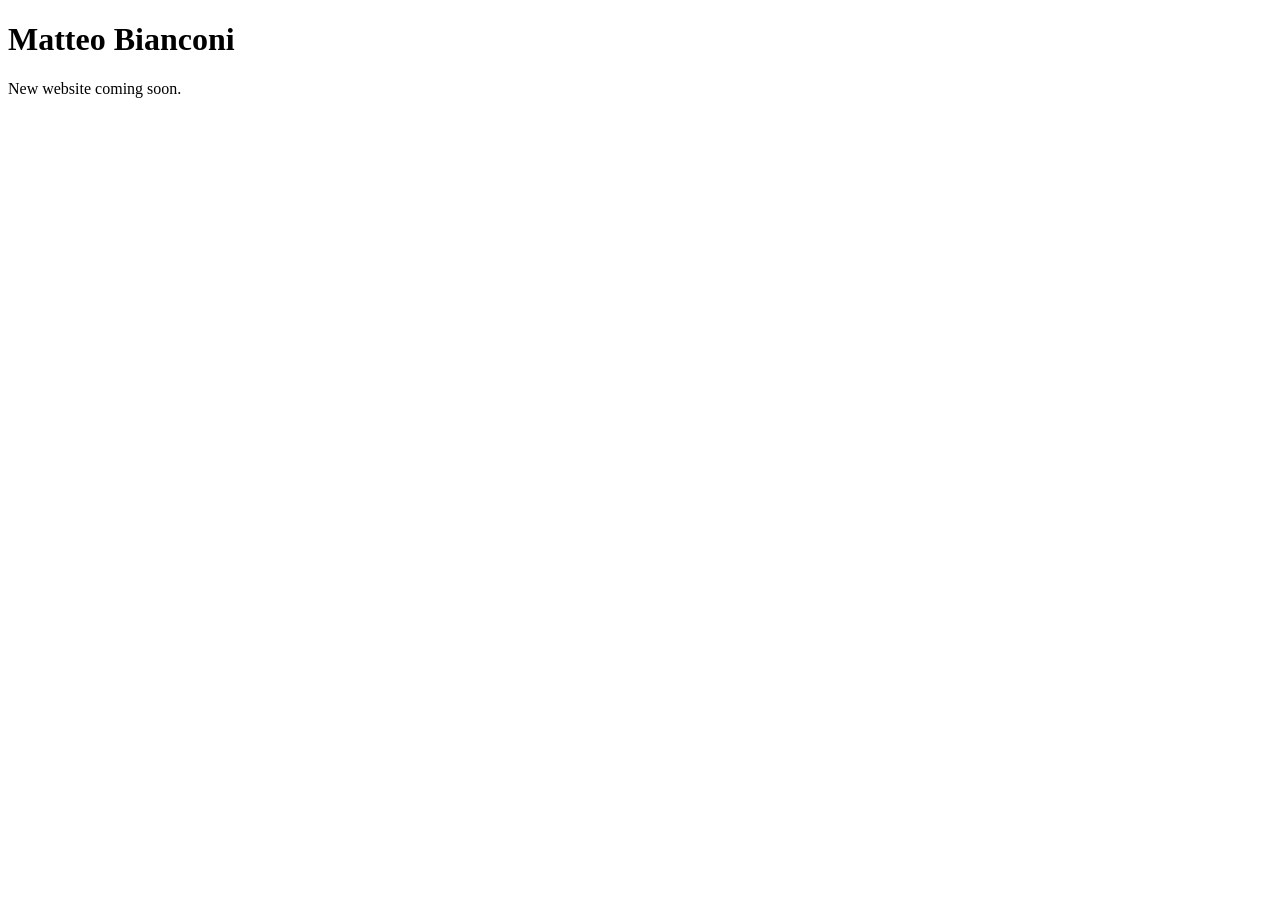
==== index.html @ 84e3fba5 "Create index.html" ====
<!doctype html>
<html lang="en">
<head>
  <meta charset="utf-8">
  <meta name="viewport" content="width=device-width, initial-scale=1">
  <title>Matteo Bianconi</title>
</head>
<body>
  <h1>Matteo Bianconi</h1>
  <p>New website coming soon.</p>
</body>
</html>
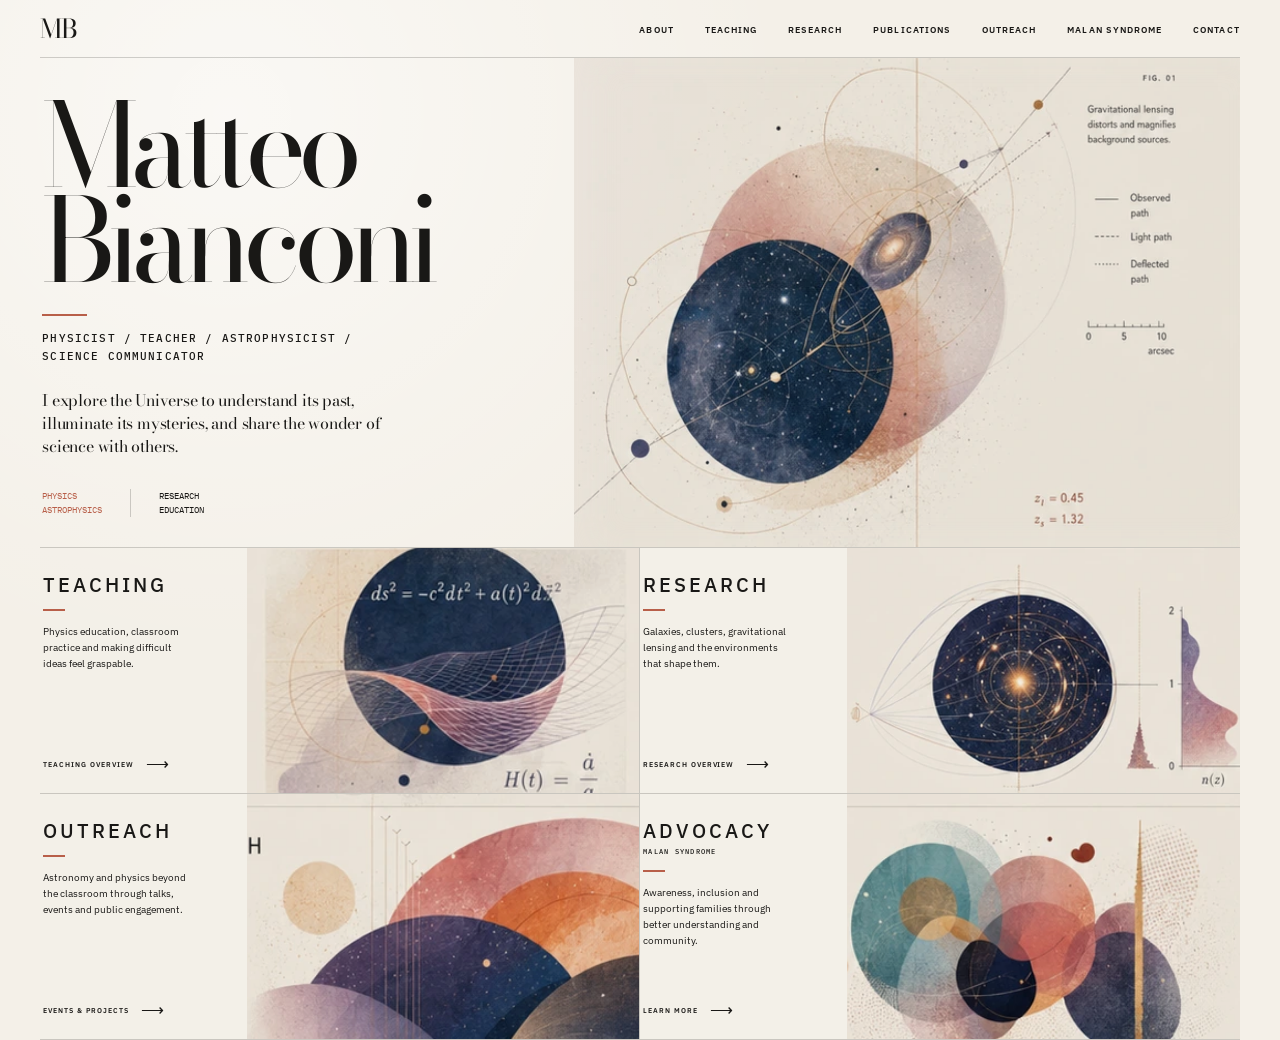
==== commit 362586d6: "Add files via upload" ====
--- a/index.html
+++ b/index.html
@@ -1,12 +1,388 @@
 <!doctype html>
 <html lang="en">
 <head>
-  <meta charset="utf-8">
-  <meta name="viewport" content="width=device-width, initial-scale=1">
-  <title>Matteo Bianconi</title>
+<meta charset="utf-8">
+<meta name="viewport" content="width=device-width, initial-scale=1">
+<meta name="description" content="Matteo Bianconi — physics, teaching, astrophysics and science communication.">
+<title>Matteo Bianconi</title>
+
+<!--
+  V3: built directly against the approved mock-up.
+  The display font is Bodoni Moda; the compact labels use IBM Plex Sans/Mono.
+  If Google Fonts is blocked, the CSS falls back to Didot/Bodoni 72 on macOS.
+-->
+<link rel="preconnect" href="https://fonts.googleapis.com">
+<link rel="preconnect" href="https://fonts.gstatic.com" crossorigin>
+<link href="https://fonts.googleapis.com/css2?family=Bodoni+Moda:opsz,wght@6..96,400&family=IBM+Plex+Mono:wght@400;500&family=IBM+Plex+Sans:wght@400;500;600&display=swap" rel="stylesheet">
+
+<style>
+:root {
+  --paper:#f4f0e8;
+  --ink:#191816;
+  --soft:#5c5852;
+  --rule:rgba(34,30,26,.20);
+  --terracotta:#b85f49;
+  --display:"Bodoni Moda", Didot, "Bodoni 72", "Bodoni MT", serif;
+  --sans:"IBM Plex Sans","Avenir Next",Avenir,Helvetica,Arial,sans-serif;
+  --mono:"IBM Plex Mono","SFMono-Regular",Menlo,monospace;
+}
+
+*{box-sizing:border-box}
+html,body{margin:0;background:var(--paper);color:var(--ink)}
+body{
+  font-family:var(--sans);
+  -webkit-font-smoothing:antialiased;
+  text-rendering:optimizeLegibility;
+}
+a{color:inherit;text-decoration:none}
+img{display:block;width:100%;height:100%;object-fit:cover}
+button{font:inherit}
+
+.page{
+  width:100%;
+  min-height:100vh;
+  background:
+    radial-gradient(circle at 18% 11%,rgba(255,255,255,.56),transparent 35rem),
+    var(--paper);
+}
+
+/* --- top bar: deliberately thin, like the mock-up --- */
+.topbar{
+  height:58px;
+  margin:0 3.15vw;
+  border-bottom:1px solid var(--rule);
+  display:grid;
+  grid-template-columns:1fr auto;
+  align-items:center;
+}
+.logo{
+  font-family:var(--display);
+  font-size:26px;
+  line-height:1;
+  letter-spacing:-.065em;
+}
+.nav{
+  display:flex;
+  align-items:center;
+  gap:clamp(18px,2.4vw,34px);
+}
+.nav a{
+  font-size:9px;
+  font-weight:600;
+  letter-spacing:.12em;
+  text-transform:uppercase;
+  white-space:nowrap;
+  padding:22px 0 20px;
+}
+.nav a:hover{color:var(--terracotta)}
+.menu{display:none;border:0;background:none;text-transform:uppercase;font-size:9px;font-weight:600;letter-spacing:.12em}
+
+/* --- hero --- */
+.hero{
+  height:490px;
+  margin:0 3.15vw;
+  display:grid;
+  grid-template-columns:44.5% 55.5%;
+  border-bottom:1px solid var(--rule);
+}
+.hero-copy{
+  padding:39px 34px 30px 2px;
+  display:flex;
+  flex-direction:column;
+  justify-content:flex-start;
+}
+h1{
+  margin:0;
+  font-family:var(--display);
+  font-weight:400;
+  font-size:clamp(80px,9.55vw,116px);
+  line-height:.82;
+  letter-spacing:-.07em;
+}
+.accent-rule{
+  width:45px;
+  height:1.5px;
+  margin:27px 0 14px;
+  background:var(--terracotta);
+}
+.roles{
+  margin:0;
+  max-width:390px;
+  font-family:var(--mono);
+  font-size:11px;
+  font-weight:500;
+  line-height:1.62;
+  letter-spacing:.105em;
+  text-transform:uppercase;
+}
+.intro{
+  margin:24px 0 0;
+  max-width:350px;
+  font-family:var(--display);
+  font-size:16px;
+  line-height:1.42;
+  letter-spacing:-.014em;
+}
+.hero-meta{
+  margin-top:auto;
+  display:flex;
+  gap:28px;
+  align-items:flex-end;
+  font-family:var(--mono);
+  font-size:9px;
+  line-height:1.55;
+}
+.hero-meta .warm{color:var(--terracotta)}
+.hero-meta .divider{width:1px;height:28px;background:var(--rule)}
+
+.hero-art{
+  overflow:hidden;
+  position:relative;
+  margin:0;
+}
+.hero-art img{
+  object-position:center;
+  mix-blend-mode:multiply;
+  filter:saturate(.98) contrast(.98);
+}
+.hero-art::after{
+  content:"";
+  position:absolute;inset:0;
+  box-shadow:inset 18px 0 30px rgba(244,240,232,.17);
+  pointer-events:none;
+}
+
+/* --- exact 2 x 2 block underneath; page ends after this --- */
+.sections{
+  margin:0 3.15vw;
+  display:grid;
+  grid-template-columns:1fr 1fr;
+}
+.section-card{
+  height:246px;
+  display:grid;
+  grid-template-columns:34.5% 65.5%;
+  border-bottom:1px solid var(--rule);
+  overflow:hidden;
+  position:relative;
+}
+.section-card:nth-child(odd){border-right:1px solid var(--rule)}
+
+.copy{
+  padding:27px 17px 21px 3px;
+  display:flex;
+  flex-direction:column;
+  align-items:flex-start;
+  background:rgba(244,240,232,.62);
+  position:relative;
+  z-index:2;
+}
+.copy h2{
+  margin:0;
+  font-size:20px;
+  line-height:1;
+  font-weight:500;
+  letter-spacing:.15em;
+  text-transform:uppercase;
+}
+.copy .sub{
+  margin-top:6px;
+  font-family:var(--mono);
+  font-size:7px;
+  font-weight:500;
+  letter-spacing:.18em;
+  text-transform:uppercase;
+}
+.mini-rule{
+  width:22px;
+  height:1.5px;
+  margin:14px 0 13px;
+  background:var(--terracotta);
+}
+.copy p{
+  margin:0;
+  max-width:150px;
+  font-size:10px;
+  line-height:1.6;
+}
+.linkline{
+  margin-top:auto;
+  font-size:7.4px;
+  font-weight:600;
+  letter-spacing:.13em;
+  text-transform:uppercase;
+  display:flex;
+  gap:12px;
+  align-items:center;
+}
+.linkline .arrow{
+  font-family:var(--sans);
+  font-size:16px;
+  font-weight:400;
+  line-height:1;
+  transform:translateY(-1px);
+}
+.section-card:hover .linkline{color:var(--terracotta)}
+
+.art{
+  height:100%;
+  overflow:hidden;
+  position:relative;
+  background:var(--paper);
+}
+.art img{
+  object-position:center;
+  mix-blend-mode:multiply;
+  transition:transform .35s ease;
+}
+.section-card:hover .art img{transform:scale(1.015)}
+
+.teaching .art img{object-position:51% 50%}
+.research .art img{object-position:53% 50%}
+.outreach .art img{object-position:51% 50%}
+.advocacy .art img{object-position:52% 50%}
+
+/* The mock-up has no footer after these four blocks. */
+.end-space{height:0}
+
+/* --- responsive; desktop composition remains intact until tablet --- */
+@media (max-width:920px){
+  .nav{display:none}
+  .menu{display:block}
+  .topbar{grid-template-columns:1fr auto}
+  .nav.open{
+    display:flex;
+    position:absolute;
+    z-index:20;
+    top:58px;left:0;right:0;
+    flex-direction:column;
+    align-items:flex-start;
+    gap:0;
+    padding:12px 3.15vw 18px;
+    background:rgba(244,240,232,.98);
+    border-bottom:1px solid var(--rule);
+  }
+  .nav.open a{padding:9px 0}
+  .hero{
+    height:auto;
+    grid-template-columns:1fr;
+  }
+  .hero-copy{min-height:445px;padding-top:46px}
+  h1{font-size:clamp(76px,15vw,112px)}
+  .hero-art{height:430px}
+  .sections{grid-template-columns:1fr}
+  .section-card{height:270px;border-right:0!important}
+}
+
+@media (max-width:560px){
+  .topbar,.hero,.sections{margin-left:18px;margin-right:18px}
+  .topbar{height:54px}
+  .nav.open{top:54px;padding-left:18px;padding-right:18px}
+  .hero-copy{min-height:420px;padding:42px 0 26px}
+  h1{font-size:clamp(68px,20vw,94px);line-height:.84}
+  .roles{font-size:9px;max-width:325px}
+  .intro{font-size:15px;max-width:315px}
+  .hero-art{height:330px}
+  .section-card{
+    height:auto;
+    min-height:440px;
+    grid-template-columns:1fr;
+    grid-template-rows:185px 255px;
+  }
+  .copy{padding:27px 0 20px}
+  .copy p{max-width:245px}
+  .art{grid-row:2}
+}
+</style>
 </head>
+
 <body>
-  <h1>Matteo Bianconi</h1>
-  <p>New website coming soon.</p>
+<div class="page">
+  <header class="topbar">
+    <a class="logo" href="#top" aria-label="Home">MB</a>
+    <button class="menu" type="button" aria-expanded="false" aria-controls="nav">Menu</button>
+    <nav class="nav" id="nav" aria-label="Primary navigation">
+      <a href="#about">About</a>
+      <a href="#teaching">Teaching</a>
+      <a href="#research">Research</a>
+      <a href="#publications">Publications</a>
+      <a href="#outreach">Outreach</a>
+      <a href="#advocacy">Malan syndrome</a>
+      <a href="mailto:matteo@matteobianconi.com">Contact</a>
+    </nav>
+  </header>
+
+  <main id="top">
+    <section class="hero" id="about">
+      <div class="hero-copy">
+        <h1>Matteo<br>Bianconi</h1>
+        <div class="accent-rule"></div>
+        <p class="roles">Physicist / Teacher / Astrophysicist /<br>Science communicator</p>
+        <p class="intro">I explore the Universe to understand its past, illuminate its mysteries, and share the wonder of science with others.</p>
+        <div class="hero-meta" aria-hidden="true">
+          <div class="warm">PHYSICS<br>ASTROPHYSICS</div>
+          <div class="divider"></div>
+          <div>RESEARCH<br>EDUCATION</div>
+        </div>
+      </div>
+      <figure class="hero-art" aria-label="Abstract cosmology illustration">
+        <img src="[data-uri]" alt="Abstract cosmology artwork with layered circles, galaxy imagery and gravitational lensing annotations">
+      </figure>
+    </section>
+
+    <section class="sections" aria-label="Main sections">
+      <a class="section-card teaching" id="teaching" href="#teaching">
+        <div class="copy">
+          <h2>Teaching</h2>
+          <div class="mini-rule"></div>
+          <p>Physics education, classroom practice and making difficult ideas feel graspable.</p>
+          <div class="linkline">Teaching overview <span class="arrow">⟶</span></div>
+        </div>
+        <div class="art"><img src="[data-uri]" alt=""></div>
+      </a>
+
+      <a class="section-card research" id="research" href="#research">
+        <div class="copy">
+          <h2>Research</h2>
+          <div class="mini-rule"></div>
+          <p>Galaxies, clusters, gravitational lensing and the environments that shape them.</p>
+          <div class="linkline">Research overview <span class="arrow">⟶</span></div>
+        </div>
+        <div class="art"><img src="[data-uri]" alt=""></div>
+      </a>
+
+      <a class="section-card outreach" id="outreach" href="#outreach">
+        <div class="copy">
+          <h2>Outreach</h2>
+          <div class="mini-rule"></div>
+          <p>Astronomy and physics beyond the classroom through talks, events and public engagement.</p>
+          <div class="linkline">Events &amp; projects <span class="arrow">⟶</span></div>
+        </div>
+        <div class="art"><img src="[data-uri]" alt=""></div>
+      </a>
+
+      <a class="section-card advocacy" id="advocacy" href="#advocacy">
+        <div class="copy">
+          <h2>Advocacy</h2>
+          <div class="sub">Malan syndrome</div>
+          <div class="mini-rule"></div>
+          <p>Awareness, inclusion and supporting families through better understanding and community.</p>
+          <div class="linkline">Learn more <span class="arrow">⟶</span></div>
+        </div>
+        <div class="art"><img src="[data-uri]" alt=""></div>
+      </a>
+    </section>
+  </main>
+</div>
+
+<script>
+const button=document.querySelector('.menu');
+const nav=document.querySelector('.nav');
+button.addEventListener('click',()=>{
+  const next=button.getAttribute('aria-expanded')!=='true';
+  button.setAttribute('aria-expanded',String(next));
+  nav.classList.toggle('open',next);
+});
+</script>
 </body>
 </html>
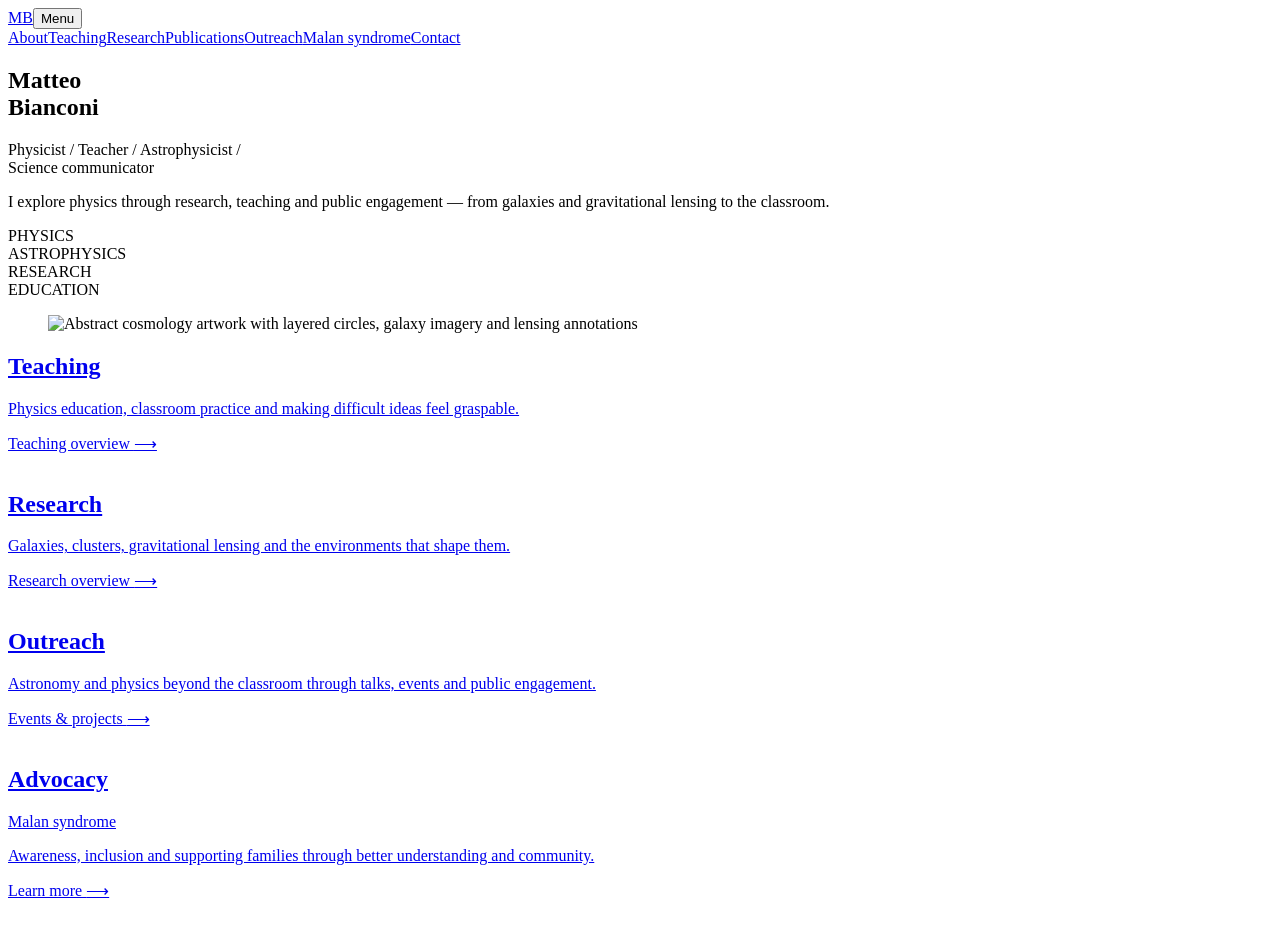
==== commit 67289af4: "Add files via upload" ====
--- a/index.html
+++ b/index.html
@@ -1,388 +1,6 @@
-<!doctype html>
-<html lang="en">
-<head>
-<meta charset="utf-8">
-<meta name="viewport" content="width=device-width, initial-scale=1">
-<meta name="description" content="Matteo Bianconi — physics, teaching, astrophysics and science communication.">
-<title>Matteo Bianconi</title>
-
-<!--
-  V3: built directly against the approved mock-up.
-  The display font is Bodoni Moda; the compact labels use IBM Plex Sans/Mono.
-  If Google Fonts is blocked, the CSS falls back to Didot/Bodoni 72 on macOS.
--->
-<link rel="preconnect" href="https://fonts.googleapis.com">
-<link rel="preconnect" href="https://fonts.gstatic.com" crossorigin>
-<link href="https://fonts.googleapis.com/css2?family=Bodoni+Moda:opsz,wght@6..96,400&family=IBM+Plex+Mono:wght@400;500&family=IBM+Plex+Sans:wght@400;500;600&display=swap" rel="stylesheet">
-
-<style>
-:root {
-  --paper:#f4f0e8;
-  --ink:#191816;
-  --soft:#5c5852;
-  --rule:rgba(34,30,26,.20);
-  --terracotta:#b85f49;
-  --display:"Bodoni Moda", Didot, "Bodoni 72", "Bodoni MT", serif;
-  --sans:"IBM Plex Sans","Avenir Next",Avenir,Helvetica,Arial,sans-serif;
-  --mono:"IBM Plex Mono","SFMono-Regular",Menlo,monospace;
-}
-
-*{box-sizing:border-box}
-html,body{margin:0;background:var(--paper);color:var(--ink)}
-body{
-  font-family:var(--sans);
-  -webkit-font-smoothing:antialiased;
-  text-rendering:optimizeLegibility;
-}
-a{color:inherit;text-decoration:none}
-img{display:block;width:100%;height:100%;object-fit:cover}
-button{font:inherit}
-
-.page{
-  width:100%;
-  min-height:100vh;
-  background:
-    radial-gradient(circle at 18% 11%,rgba(255,255,255,.56),transparent 35rem),
-    var(--paper);
-}
-
-/* --- top bar: deliberately thin, like the mock-up --- */
-.topbar{
-  height:58px;
-  margin:0 3.15vw;
-  border-bottom:1px solid var(--rule);
-  display:grid;
-  grid-template-columns:1fr auto;
-  align-items:center;
-}
-.logo{
-  font-family:var(--display);
-  font-size:26px;
-  line-height:1;
-  letter-spacing:-.065em;
-}
-.nav{
-  display:flex;
-  align-items:center;
-  gap:clamp(18px,2.4vw,34px);
-}
-.nav a{
-  font-size:9px;
-  font-weight:600;
-  letter-spacing:.12em;
-  text-transform:uppercase;
-  white-space:nowrap;
-  padding:22px 0 20px;
-}
-.nav a:hover{color:var(--terracotta)}
-.menu{display:none;border:0;background:none;text-transform:uppercase;font-size:9px;font-weight:600;letter-spacing:.12em}
-
-/* --- hero --- */
-.hero{
-  height:490px;
-  margin:0 3.15vw;
-  display:grid;
-  grid-template-columns:44.5% 55.5%;
-  border-bottom:1px solid var(--rule);
-}
-.hero-copy{
-  padding:39px 34px 30px 2px;
-  display:flex;
-  flex-direction:column;
-  justify-content:flex-start;
-}
-h1{
-  margin:0;
-  font-family:var(--display);
-  font-weight:400;
-  font-size:clamp(80px,9.55vw,116px);
-  line-height:.82;
-  letter-spacing:-.07em;
-}
-.accent-rule{
-  width:45px;
-  height:1.5px;
-  margin:27px 0 14px;
-  background:var(--terracotta);
-}
-.roles{
-  margin:0;
-  max-width:390px;
-  font-family:var(--mono);
-  font-size:11px;
-  font-weight:500;
-  line-height:1.62;
-  letter-spacing:.105em;
-  text-transform:uppercase;
-}
-.intro{
-  margin:24px 0 0;
-  max-width:350px;
-  font-family:var(--display);
-  font-size:16px;
-  line-height:1.42;
-  letter-spacing:-.014em;
-}
-.hero-meta{
-  margin-top:auto;
-  display:flex;
-  gap:28px;
-  align-items:flex-end;
-  font-family:var(--mono);
-  font-size:9px;
-  line-height:1.55;
-}
-.hero-meta .warm{color:var(--terracotta)}
-.hero-meta .divider{width:1px;height:28px;background:var(--rule)}
-
-.hero-art{
-  overflow:hidden;
-  position:relative;
-  margin:0;
-}
-.hero-art img{
-  object-position:center;
-  mix-blend-mode:multiply;
-  filter:saturate(.98) contrast(.98);
-}
-.hero-art::after{
-  content:"";
-  position:absolute;inset:0;
-  box-shadow:inset 18px 0 30px rgba(244,240,232,.17);
-  pointer-events:none;
-}
-
-/* --- exact 2 x 2 block underneath; page ends after this --- */
-.sections{
-  margin:0 3.15vw;
-  display:grid;
-  grid-template-columns:1fr 1fr;
-}
-.section-card{
-  height:246px;
-  display:grid;
-  grid-template-columns:34.5% 65.5%;
-  border-bottom:1px solid var(--rule);
-  overflow:hidden;
-  position:relative;
-}
-.section-card:nth-child(odd){border-right:1px solid var(--rule)}
-
-.copy{
-  padding:27px 17px 21px 3px;
-  display:flex;
-  flex-direction:column;
-  align-items:flex-start;
-  background:rgba(244,240,232,.62);
-  position:relative;
-  z-index:2;
-}
-.copy h2{
-  margin:0;
-  font-size:20px;
-  line-height:1;
-  font-weight:500;
-  letter-spacing:.15em;
-  text-transform:uppercase;
-}
-.copy .sub{
-  margin-top:6px;
-  font-family:var(--mono);
-  font-size:7px;
-  font-weight:500;
-  letter-spacing:.18em;
-  text-transform:uppercase;
-}
-.mini-rule{
-  width:22px;
-  height:1.5px;
-  margin:14px 0 13px;
-  background:var(--terracotta);
-}
-.copy p{
-  margin:0;
-  max-width:150px;
-  font-size:10px;
-  line-height:1.6;
-}
-.linkline{
-  margin-top:auto;
-  font-size:7.4px;
-  font-weight:600;
-  letter-spacing:.13em;
-  text-transform:uppercase;
-  display:flex;
-  gap:12px;
-  align-items:center;
-}
-.linkline .arrow{
-  font-family:var(--sans);
-  font-size:16px;
-  font-weight:400;
-  line-height:1;
-  transform:translateY(-1px);
-}
-.section-card:hover .linkline{color:var(--terracotta)}
-
-.art{
-  height:100%;
-  overflow:hidden;
-  position:relative;
-  background:var(--paper);
-}
-.art img{
-  object-position:center;
-  mix-blend-mode:multiply;
-  transition:transform .35s ease;
-}
-.section-card:hover .art img{transform:scale(1.015)}
-
-.teaching .art img{object-position:51% 50%}
-.research .art img{object-position:53% 50%}
-.outreach .art img{object-position:51% 50%}
-.advocacy .art img{object-position:52% 50%}
-
-/* The mock-up has no footer after these four blocks. */
-.end-space{height:0}
-
-/* --- responsive; desktop composition remains intact until tablet --- */
-@media (max-width:920px){
-  .nav{display:none}
-  .menu{display:block}
-  .topbar{grid-template-columns:1fr auto}
-  .nav.open{
-    display:flex;
-    position:absolute;
-    z-index:20;
-    top:58px;left:0;right:0;
-    flex-direction:column;
-    align-items:flex-start;
-    gap:0;
-    padding:12px 3.15vw 18px;
-    background:rgba(244,240,232,.98);
-    border-bottom:1px solid var(--rule);
-  }
-  .nav.open a{padding:9px 0}
-  .hero{
-    height:auto;
-    grid-template-columns:1fr;
-  }
-  .hero-copy{min-height:445px;padding-top:46px}
-  h1{font-size:clamp(76px,15vw,112px)}
-  .hero-art{height:430px}
-  .sections{grid-template-columns:1fr}
-  .section-card{height:270px;border-right:0!important}
-}
-
-@media (max-width:560px){
-  .topbar,.hero,.sections{margin-left:18px;margin-right:18px}
-  .topbar{height:54px}
-  .nav.open{top:54px;padding-left:18px;padding-right:18px}
-  .hero-copy{min-height:420px;padding:42px 0 26px}
-  h1{font-size:clamp(68px,20vw,94px);line-height:.84}
-  .roles{font-size:9px;max-width:325px}
-  .intro{font-size:15px;max-width:315px}
-  .hero-art{height:330px}
-  .section-card{
-    height:auto;
-    min-height:440px;
-    grid-template-columns:1fr;
-    grid-template-rows:185px 255px;
-  }
-  .copy{padding:27px 0 20px}
-  .copy p{max-width:245px}
-  .art{grid-row:2}
-}
-</style>
-</head>
-
-<body>
-<div class="page">
-  <header class="topbar">
-    <a class="logo" href="#top" aria-label="Home">MB</a>
-    <button class="menu" type="button" aria-expanded="false" aria-controls="nav">Menu</button>
-    <nav class="nav" id="nav" aria-label="Primary navigation">
-      <a href="#about">About</a>
-      <a href="#teaching">Teaching</a>
-      <a href="#research">Research</a>
-      <a href="#publications">Publications</a>
-      <a href="#outreach">Outreach</a>
-      <a href="#advocacy">Malan syndrome</a>
-      <a href="mailto:matteo@matteobianconi.com">Contact</a>
-    </nav>
-  </header>
-
-  <main id="top">
-    <section class="hero" id="about">
-      <div class="hero-copy">
-        <h1>Matteo<br>Bianconi</h1>
-        <div class="accent-rule"></div>
-        <p class="roles">Physicist / Teacher / Astrophysicist /<br>Science communicator</p>
-        <p class="intro">I explore the Universe to understand its past, illuminate its mysteries, and share the wonder of science with others.</p>
-        <div class="hero-meta" aria-hidden="true">
-          <div class="warm">PHYSICS<br>ASTROPHYSICS</div>
-          <div class="divider"></div>
-          <div>RESEARCH<br>EDUCATION</div>
-        </div>
-      </div>
-      <figure class="hero-art" aria-label="Abstract cosmology illustration">
-        <img src="[data-uri]" alt="Abstract cosmology artwork with layered circles, galaxy imagery and gravitational lensing annotations">
-      </figure>
-    </section>
-
-    <section class="sections" aria-label="Main sections">
-      <a class="section-card teaching" id="teaching" href="#teaching">
-        <div class="copy">
-          <h2>Teaching</h2>
-          <div class="mini-rule"></div>
-          <p>Physics education, classroom practice and making difficult ideas feel graspable.</p>
-          <div class="linkline">Teaching overview <span class="arrow">⟶</span></div>
-        </div>
-        <div class="art"><img src="[data-uri]" alt=""></div>
-      </a>
-
-      <a class="section-card research" id="research" href="#research">
-        <div class="copy">
-          <h2>Research</h2>
-          <div class="mini-rule"></div>
-          <p>Galaxies, clusters, gravitational lensing and the environments that shape them.</p>
-          <div class="linkline">Research overview <span class="arrow">⟶</span></div>
-        </div>
-        <div class="art"><img src="[data-uri]" alt=""></div>
-      </a>
-
-      <a class="section-card outreach" id="outreach" href="#outreach">
-        <div class="copy">
-          <h2>Outreach</h2>
-          <div class="mini-rule"></div>
-          <p>Astronomy and physics beyond the classroom through talks, events and public engagement.</p>
-          <div class="linkline">Events &amp; projects <span class="arrow">⟶</span></div>
-        </div>
-        <div class="art"><img src="[data-uri]" alt=""></div>
-      </a>
-
-      <a class="section-card advocacy" id="advocacy" href="#advocacy">
-        <div class="copy">
-          <h2>Advocacy</h2>
-          <div class="sub">Malan syndrome</div>
-          <div class="mini-rule"></div>
-          <p>Awareness, inclusion and supporting families through better understanding and community.</p>
-          <div class="linkline">Learn more <span class="arrow">⟶</span></div>
-        </div>
-        <div class="art"><img src="[data-uri]" alt=""></div>
-      </a>
-    </section>
-  </main>
-</div>
-
-<script>
-const button=document.querySelector('.menu');
-const nav=document.querySelector('.nav');
-button.addEventListener('click',()=>{
-  const next=button.getAttribute('aria-expanded')!=='true';
-  button.setAttribute('aria-expanded',String(next));
-  nav.classList.toggle('open',next);
-});
-</script>
-</body>
-</html>
+<!doctype html><html lang="en"><head><meta charset="utf-8"><meta name="viewport" content="width=device-width,initial-scale=1"><meta name="description" content="Matteo Bianconi — physicist, teacher, astrophysicist and science communicator."><title>Matteo Bianconi</title><link rel="icon" href="assets/favicon.svg" type="image/svg+xml"><link rel="preconnect" href="https://fonts.googleapis.com"><link rel="preconnect" href="https://fonts.gstatic.com" crossorigin><link href="https://fonts.googleapis.com/css2?family=Bodoni+Moda:opsz,wght@6..96,400&family=IBM+Plex+Mono:wght@400;500&family=IBM+Plex+Sans:wght@400;500;600&display=swap" rel="stylesheet"><link rel="stylesheet" href="assets/style.css"></head><body><div class="wrap"><header class="topbar"><a class="logo" href="index.html" aria-label="Matteo Bianconi home">MB</a><button class="menu" type="button" aria-expanded="false" aria-controls="nav">Menu</button><nav class="nav" id="nav" aria-label="Primary navigation"><a href="about.html" class="">About</a><a href="teaching.html" class="">Teaching</a><a href="research.html" class="">Research</a><a href="publications.html" class="">Publications</a><a href="outreach.html" class="">Outreach</a><a href="advocacy.html" class="">Malan syndrome</a><a href="contact.html" class="">Contact</a></nav></header><main><section class="hero"><div class="hero-copy"><h1>Matteo<br>Bianconi</h1><div class="accent-rule"></div><p class="roles">Physicist / Teacher / Astrophysicist /<br>Science communicator</p><p class="intro">I explore physics through research, teaching and public engagement — from galaxies and gravitational lensing to the classroom.</p><div class="hero-meta" aria-hidden="true"><div class="warm">PHYSICS<br>ASTROPHYSICS</div><div class="divider"></div><div>RESEARCH<br>EDUCATION</div></div></div><figure class="hero-art"><img src="assets/hero.webp" alt="Abstract cosmology artwork with layered circles, galaxy imagery and lensing annotations"></figure></section><section class="sections" aria-label="Main sections">
+<a class="section-card" href="teaching.html"><div class="card-copy"><h2>Teaching</h2><div class="mini-rule"></div><p>Physics education, classroom practice and making difficult ideas feel graspable.</p><div class="linkline">Teaching overview <span class="arrow">⟶</span></div></div><div class="art"><img src="assets/teaching.webp" alt=""></div></a>
+<a class="section-card" href="research.html"><div class="card-copy"><h2>Research</h2><div class="mini-rule"></div><p>Galaxies, clusters, gravitational lensing and the environments that shape them.</p><div class="linkline">Research overview <span class="arrow">⟶</span></div></div><div class="art"><img src="assets/research.webp" alt=""></div></a>
+<a class="section-card" href="outreach.html"><div class="card-copy"><h2>Outreach</h2><div class="mini-rule"></div><p>Astronomy and physics beyond the classroom through talks, events and public engagement.</p><div class="linkline">Events & projects <span class="arrow">⟶</span></div></div><div class="art"><img src="assets/outreach.webp" alt=""></div></a>
+<a class="section-card" href="advocacy.html"><div class="card-copy"><h2>Advocacy</h2><div class="sub">Malan syndrome</div><div class="mini-rule"></div><p>Awareness, inclusion and supporting families through better understanding and community.</p><div class="linkline">Learn more <span class="arrow">⟶</span></div></div><div class="art"><img src="assets/advocacy.webp" alt=""></div></a>
+</section></main></div><script>const b=document.querySelector('.menu'),n=document.querySelector('.nav');if(b&&n){b.addEventListener('click',()=>{const x=b.getAttribute('aria-expanded')!=='true';b.setAttribute('aria-expanded',String(x));n.classList.toggle('open',x)})}</script></body></html>
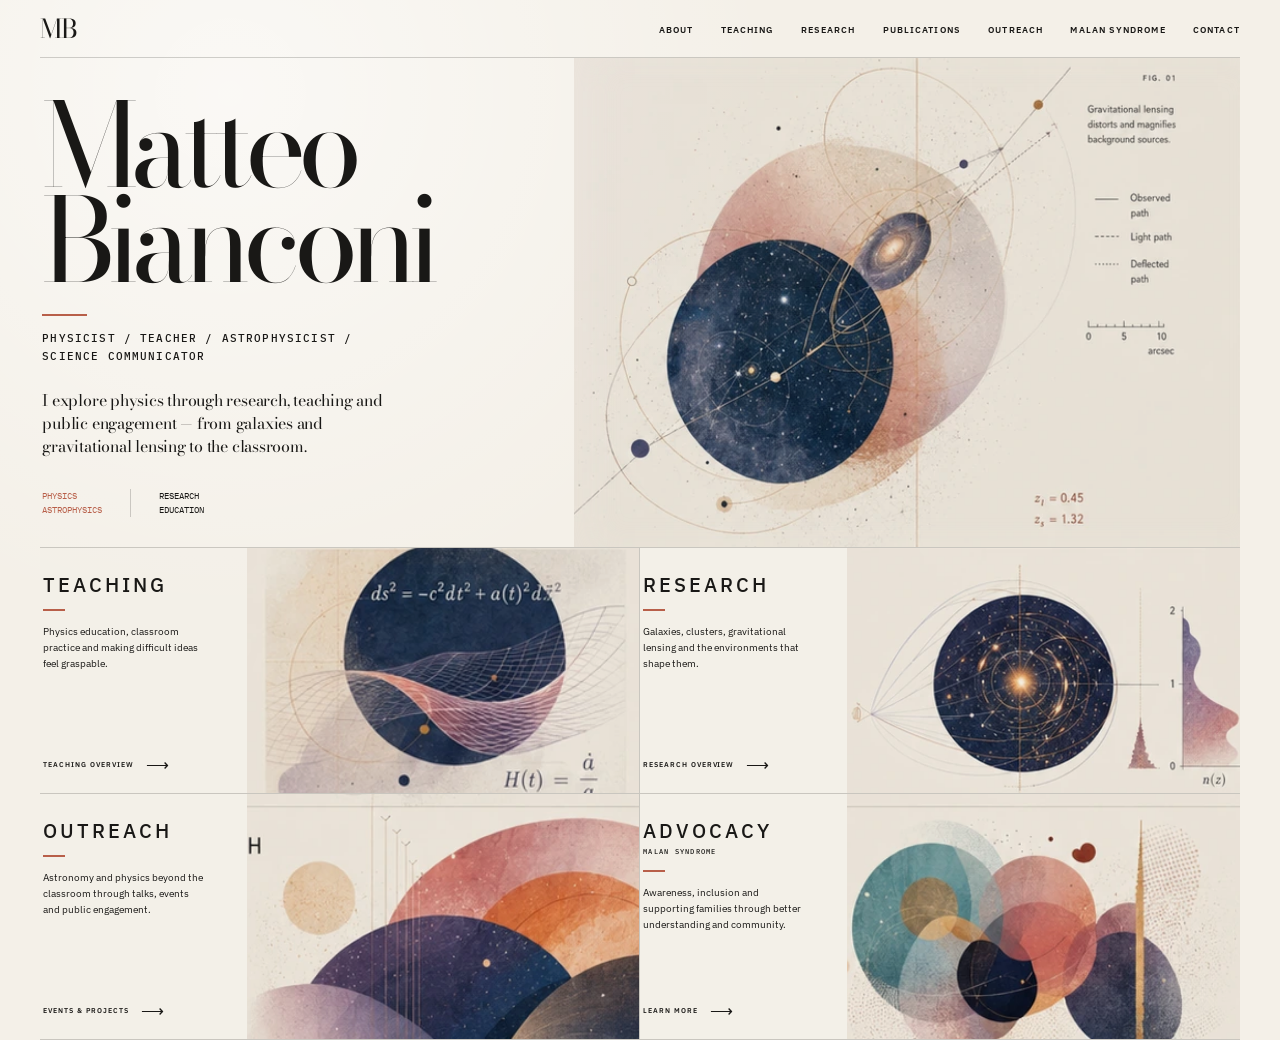
==== commit 40e53f55: "Update index.html" ====
--- a/index.html
+++ b/index.html
@@ -1,6 +1,6 @@
-<!doctype html><html lang="en"><head><meta charset="utf-8"><meta name="viewport" content="width=device-width,initial-scale=1"><meta name="description" content="Matteo Bianconi — physicist, teacher, astrophysicist and science communicator."><title>Matteo Bianconi</title><link rel="icon" href="assets/favicon.svg" type="image/svg+xml"><link rel="preconnect" href="https://fonts.googleapis.com"><link rel="preconnect" href="https://fonts.gstatic.com" crossorigin><link href="https://fonts.googleapis.com/css2?family=Bodoni+Moda:opsz,wght@6..96,400&family=IBM+Plex+Mono:wght@400;500&family=IBM+Plex+Sans:wght@400;500;600&display=swap" rel="stylesheet"><link rel="stylesheet" href="assets/style.css"></head><body><div class="wrap"><header class="topbar"><a class="logo" href="index.html" aria-label="Matteo Bianconi home">MB</a><button class="menu" type="button" aria-expanded="false" aria-controls="nav">Menu</button><nav class="nav" id="nav" aria-label="Primary navigation"><a href="about.html" class="">About</a><a href="teaching.html" class="">Teaching</a><a href="research.html" class="">Research</a><a href="publications.html" class="">Publications</a><a href="outreach.html" class="">Outreach</a><a href="advocacy.html" class="">Malan syndrome</a><a href="contact.html" class="">Contact</a></nav></header><main><section class="hero"><div class="hero-copy"><h1>Matteo<br>Bianconi</h1><div class="accent-rule"></div><p class="roles">Physicist / Teacher / Astrophysicist /<br>Science communicator</p><p class="intro">I explore physics through research, teaching and public engagement — from galaxies and gravitational lensing to the classroom.</p><div class="hero-meta" aria-hidden="true"><div class="warm">PHYSICS<br>ASTROPHYSICS</div><div class="divider"></div><div>RESEARCH<br>EDUCATION</div></div></div><figure class="hero-art"><img src="assets/hero.webp" alt="Abstract cosmology artwork with layered circles, galaxy imagery and lensing annotations"></figure></section><section class="sections" aria-label="Main sections">
+<!doctype html><html lang="en"><head><meta charset="utf-8"><meta name="viewport" content="width=device-width,initial-scale=1"><meta name="description" content="Matteo Bianconi — astrophysicist, teacher and science communicator."><title>Matteo Bianconi</title><link rel="icon" href="assets/favicon.svg" type="image/svg+xml"><link rel="preconnect" href="https://fonts.googleapis.com"><link rel="preconnect" href="https://fonts.gstatic.com" crossorigin><link href="https://fonts.googleapis.com/css2?family=Bodoni+Moda:opsz,wght@6..96,400&family=IBM+Plex+Mono:wght@400;500&family=IBM+Plex+Sans:wght@400;500;600&display=swap" rel="stylesheet"><link rel="stylesheet" href="assets/style.css"></head><body><div class="wrap"><header class="topbar"><a class="logo" href="index.html" aria-label="Matteo Bianconi home">MB</a><button class="menu" type="button" aria-expanded="false" aria-controls="nav">Menu</button><nav class="nav" id="nav" aria-label="Primary navigation"><a href="about.html" class="">About</a><a href="teaching.html" class="">Teaching</a><a href="research.html" class="">Research</a><a href="publications.html" class="">Publications</a><a href="outreach.html" class="">Outreach</a><a href="advocacy.html" class="">Malan syndrome</a><a href="contact.html" class="">Contact</a></nav></header><main><section class="hero"><div class="hero-copy"><h1>Matteo<br>Bianconi</h1><div class="accent-rule"></div><p class="roles">Physicist / Teacher / Astrophysicist /<br>Science communicator</p><p class="intro">I explore physics through research, teaching and public engagement — from galaxies and gravitational lensing to the classroom.</p><div class="hero-meta" aria-hidden="true"><div class="warm">PHYSICS<br>ASTROPHYSICS</div><div class="divider"></div><div>RESEARCH<br>EDUCATION</div></div></div><figure class="hero-art"><img src="assets/hero.webp" alt="Abstract cosmology artwork with layered circles, galaxy imagery and lensing annotations"></figure></section><section class="sections" aria-label="Main sections">
 <a class="section-card" href="teaching.html"><div class="card-copy"><h2>Teaching</h2><div class="mini-rule"></div><p>Physics education, classroom practice and making difficult ideas feel graspable.</p><div class="linkline">Teaching overview <span class="arrow">⟶</span></div></div><div class="art"><img src="assets/teaching.webp" alt=""></div></a>
 <a class="section-card" href="research.html"><div class="card-copy"><h2>Research</h2><div class="mini-rule"></div><p>Galaxies, clusters, gravitational lensing and the environments that shape them.</p><div class="linkline">Research overview <span class="arrow">⟶</span></div></div><div class="art"><img src="assets/research.webp" alt=""></div></a>
 <a class="section-card" href="outreach.html"><div class="card-copy"><h2>Outreach</h2><div class="mini-rule"></div><p>Astronomy and physics beyond the classroom through talks, events and public engagement.</p><div class="linkline">Events & projects <span class="arrow">⟶</span></div></div><div class="art"><img src="assets/outreach.webp" alt=""></div></a>
 <a class="section-card" href="advocacy.html"><div class="card-copy"><h2>Advocacy</h2><div class="sub">Malan syndrome</div><div class="mini-rule"></div><p>Awareness, inclusion and supporting families through better understanding and community.</p><div class="linkline">Learn more <span class="arrow">⟶</span></div></div><div class="art"><img src="assets/advocacy.webp" alt=""></div></a>
-</section></main></div><script>const b=document.querySelector('.menu'),n=document.querySelector('.nav');if(b&&n){b.addEventListener('click',()=>{const x=b.getAttribute('aria-expanded')!=='true';b.setAttribute('aria-expanded',String(x));n.classList.toggle('open',x)})}</script></body></html>+</section></main></div><script>const b=document.querySelector('.menu'),n=document.querySelector('.nav');if(b&&n){b.addEventListener('click',()=>{const x=b.getAttribute('aria-expanded')!=='true';b.setAttribute('aria-expanded',String(x));n.classList.toggle('open',x)})}</script></body></html>
--- a/assets/style.css
+++ b/assets/style.css
@@ -0,0 +1,8 @@
+
+:root{--paper:#f4f0e8;--ink:#191816;--soft:#625d55;--rule:rgba(34,30,26,.20);--red:#b85f49;--blue:#17336d;--display:"Bodoni Moda",Didot,"Bodoni 72","Bodoni MT",serif;--sans:"IBM Plex Sans","Avenir Next",Avenir,Helvetica,Arial,sans-serif;--mono:"IBM Plex Mono","SFMono-Regular",Menlo,monospace}
+*{box-sizing:border-box}html{background:var(--paper);color:var(--ink);scroll-behavior:smooth}body{margin:0;background:radial-gradient(circle at 18% 9%,rgba(255,255,255,.58),transparent 34rem),var(--paper);font-family:var(--sans);-webkit-font-smoothing:antialiased;text-rendering:optimizeLegibility}a{color:inherit;text-decoration:none}img{display:block;max-width:100%}.wrap{width:min(1440px,100%);margin:0 auto}.topbar{height:58px;margin:0 3.15vw;border-bottom:1px solid var(--rule);display:grid;grid-template-columns:1fr auto;align-items:center;position:relative}.logo{font-family:var(--display);font-size:26px;line-height:1;letter-spacing:-.065em}.nav{display:flex;align-items:center;gap:clamp(16px,2.15vw,32px)}.nav a{font-size:9px;font-weight:600;letter-spacing:.12em;text-transform:uppercase;white-space:nowrap;padding:22px 0 20px}.nav a:hover,.nav a.active{color:var(--red)}.menu{display:none;border:0;background:none;text-transform:uppercase;font-size:9px;font-weight:600;letter-spacing:.12em}.hero{height:490px;margin:0 3.15vw;display:grid;grid-template-columns:44.5% 55.5%;border-bottom:1px solid var(--rule)}.hero-copy{padding:39px 34px 30px 2px;display:flex;flex-direction:column}.hero h1,.page-title{margin:0;font-family:var(--display);font-weight:400;letter-spacing:-.07em}.hero h1{font-size:clamp(80px,9.55vw,116px);line-height:.82}.accent-rule,.mini-rule{background:var(--red)}.accent-rule{width:45px;height:1.5px;margin:27px 0 14px}.roles{margin:0;max-width:420px;font-family:var(--mono);font-size:11px;font-weight:500;line-height:1.62;letter-spacing:.105em;text-transform:uppercase}.intro{margin:24px 0 0;max-width:365px;font-family:var(--display);font-size:16px;line-height:1.42;letter-spacing:-.014em}.hero-meta{margin-top:auto;display:flex;gap:28px;align-items:flex-end;font-family:var(--mono);font-size:9px;line-height:1.55}.hero-meta .warm{color:var(--red)}.hero-meta .divider{width:1px;height:28px;background:var(--rule)}.hero-art{overflow:hidden;position:relative;margin:0}.hero-art img{width:100%;height:100%;object-fit:cover;object-position:center;mix-blend-mode:multiply;filter:saturate(.98) contrast(.98)}.hero-art:after{content:"";position:absolute;inset:0;box-shadow:inset 18px 0 30px rgba(244,240,232,.17);pointer-events:none}.sections{margin:0 3.15vw;display:grid;grid-template-columns:1fr 1fr}.section-card{height:246px;display:grid;grid-template-columns:34.5% 65.5%;border-bottom:1px solid var(--rule);overflow:hidden;position:relative}.section-card:nth-child(odd){border-right:1px solid var(--rule)}.card-copy{padding:27px 17px 21px 3px;display:flex;flex-direction:column;background:rgba(244,240,232,.62);position:relative;z-index:2}.card-copy h2{margin:0;font-size:20px;line-height:1;font-weight:500;letter-spacing:.15em;text-transform:uppercase}.card-copy .sub{margin-top:6px;font-family:var(--mono);font-size:7px;font-weight:500;letter-spacing:.18em;text-transform:uppercase}.mini-rule{width:22px;height:1.5px;margin:14px 0 13px}.card-copy p{margin:0;max-width:160px;font-size:10px;line-height:1.6}.linkline{margin-top:auto;font-size:7.4px;font-weight:600;letter-spacing:.13em;text-transform:uppercase;display:flex;gap:12px;align-items:center}.linkline .arrow{font-size:16px;font-weight:400;line-height:1}.section-card:hover .linkline{color:var(--red)}.art{height:100%;overflow:hidden;background:var(--paper)}.art img{width:100%;height:100%;object-fit:cover;mix-blend-mode:multiply;transition:transform .35s ease}.section-card:hover .art img{transform:scale(1.015)}
+/* interior pages */
+.page-head{margin:0 3.15vw;border-bottom:1px solid var(--rule);display:grid;grid-template-columns:58% 42%;min-height:300px}.page-head-copy{padding:54px 34px 38px 2px}.kicker{font-family:var(--mono);font-size:9px;letter-spacing:.16em;text-transform:uppercase;color:var(--red);margin:0 0 20px}.page-title{font-size:clamp(66px,8vw,108px);line-height:.86}.deck{font-family:var(--display);font-size:clamp(18px,1.8vw,25px);line-height:1.38;max-width:650px;margin:30px 0 0}.page-head-art{overflow:hidden}.page-head-art img{width:100%;height:100%;object-fit:cover;mix-blend-mode:multiply}.content{margin:0 3.15vw}.content-grid{display:grid;grid-template-columns:31% 69%}.side-label{border-right:1px solid var(--rule);padding:38px 40px 38px 2px;font-family:var(--mono);font-size:9px;line-height:1.65;letter-spacing:.12em;text-transform:uppercase;color:var(--soft)}.main-copy{padding:38px 0 58px 5.5vw;max-width:960px}.main-copy h2{font-family:var(--display);font-weight:400;font-size:clamp(34px,4vw,58px);line-height:1.02;letter-spacing:-.045em;margin:0 0 22px}.main-copy h3{font-size:13px;line-height:1.2;letter-spacing:.12em;text-transform:uppercase;margin:34px 0 12px}.main-copy p,.main-copy li{font-size:15px;line-height:1.72}.main-copy p{max-width:760px;margin:0 0 18px}.main-copy ul{max-width:760px;margin:14px 0 22px;padding-left:20px}.main-copy a.textlink{border-bottom:1px solid var(--red)}.rule-section{border-bottom:1px solid var(--rule)}.feature-grid{display:grid;grid-template-columns:repeat(2,minmax(0,1fr));border-top:1px solid var(--rule)}.feature{padding:32px 34px 38px 0;border-bottom:1px solid var(--rule)}.feature:nth-child(odd){border-right:1px solid var(--rule);padding-right:40px}.feature:nth-child(even){padding-left:40px}.feature-no{font-family:var(--mono);font-size:9px;letter-spacing:.12em;color:var(--red)}.feature h3{font-family:var(--display);font-size:32px;font-weight:400;letter-spacing:-.035em;text-transform:none;margin:12px 0}.feature p{font-size:13px;line-height:1.65;margin:0}.feature .paper-link{display:inline-block;margin-top:16px;font-family:var(--mono);font-size:8px;letter-spacing:.12em;text-transform:uppercase;border-bottom:1px solid var(--red);padding-bottom:3px}.timeline{border-top:1px solid var(--rule)}.timeline-row{display:grid;grid-template-columns:150px 1fr;border-bottom:1px solid var(--rule);padding:18px 0}.timeline-year{font-family:var(--mono);font-size:10px;color:var(--red)}.timeline-row strong{font-weight:500}.timeline-row p{margin:4px 0 0;font-size:13px}.publication{display:grid;grid-template-columns:90px 1fr auto;gap:24px;padding:22px 0;border-bottom:1px solid var(--rule);align-items:start}.publication .year{font-family:var(--mono);font-size:10px;color:var(--red)}.publication h3{font-family:var(--display);font-size:23px;line-height:1.22;font-weight:400;letter-spacing:-.025em;text-transform:none;margin:0 0 6px}.publication p{font-size:11px;line-height:1.5;margin:0;color:var(--soft)}.publication a{font-family:var(--mono);font-size:8px;letter-spacing:.12em;text-transform:uppercase;border-bottom:1px solid var(--red);padding-bottom:3px;white-space:nowrap}.buttons{display:flex;flex-wrap:wrap;gap:10px;margin:24px 0}.button{display:inline-block;border:1px solid var(--ink);padding:10px 14px;font-size:9px;font-weight:600;letter-spacing:.12em;text-transform:uppercase}.button:hover{background:var(--ink);color:var(--paper)}.note-block{border-left:2px solid var(--red);padding:4px 0 4px 22px;margin:28px 0}.note-block p{font-family:var(--display);font-size:22px;line-height:1.38;margin:0}.footer{margin:0 3.15vw;padding:28px 0 42px;border-top:1px solid var(--rule);display:flex;justify-content:space-between;gap:30px;font-family:var(--mono);font-size:8px;letter-spacing:.1em;text-transform:uppercase;color:var(--soft)}.footer-links{display:flex;flex-wrap:wrap;gap:18px}.footer a:hover{color:var(--red)}
+@media(max-width:920px){.nav{display:none}.menu{display:block}.nav.open{display:flex;position:absolute;z-index:20;top:58px;left:-3.15vw;right:-3.15vw;flex-direction:column;align-items:flex-start;gap:0;padding:12px 3.15vw 18px;background:rgba(244,240,232,.98);border-bottom:1px solid var(--rule)}.nav.open a{padding:9px 0}.hero{height:auto;grid-template-columns:1fr}.hero-copy{min-height:445px;padding-top:46px}.hero h1{font-size:clamp(76px,15vw,112px)}.hero-art{height:430px}.sections{grid-template-columns:1fr}.section-card{height:270px;border-right:0!important}.page-head{grid-template-columns:1fr;min-height:0}.page-head-art{height:260px}.content-grid{grid-template-columns:1fr}.side-label{border-right:0;border-bottom:1px solid var(--rule);padding:24px 0}.main-copy{padding:34px 0 50px}.feature-grid{grid-template-columns:1fr}.feature:nth-child(odd){border-right:0;padding-right:0}.feature:nth-child(even){padding-left:0}.publication{grid-template-columns:70px 1fr}.publication>a{grid-column:2}.footer{flex-direction:column}}
+@media(max-width:560px){.topbar,.hero,.sections,.page-head,.content,.footer{margin-left:18px;margin-right:18px}.topbar{height:54px}.nav.open{top:54px;left:-18px;right:-18px;padding-left:18px;padding-right:18px}.hero-copy{min-height:420px;padding:42px 0 26px}.hero h1{font-size:clamp(68px,20vw,94px);line-height:.84}.roles{font-size:9px}.intro{font-size:15px}.hero-art{height:330px}.section-card{height:auto;min-height:440px;grid-template-columns:1fr;grid-template-rows:185px 255px}.card-copy{padding:27px 0 20px}.card-copy p{max-width:245px}.art{grid-row:2}.page-head-copy{padding:42px 0 34px}.page-title{font-size:clamp(58px,17vw,82px)}.deck{font-size:19px}.timeline-row{grid-template-columns:1fr;gap:6px}.publication{grid-template-columns:1fr;gap:7px}.publication>a{grid-column:1}.footer{padding-bottom:26px}}
+@media(prefers-reduced-motion:reduce){*{scroll-behavior:auto!important;transition:none!important}}
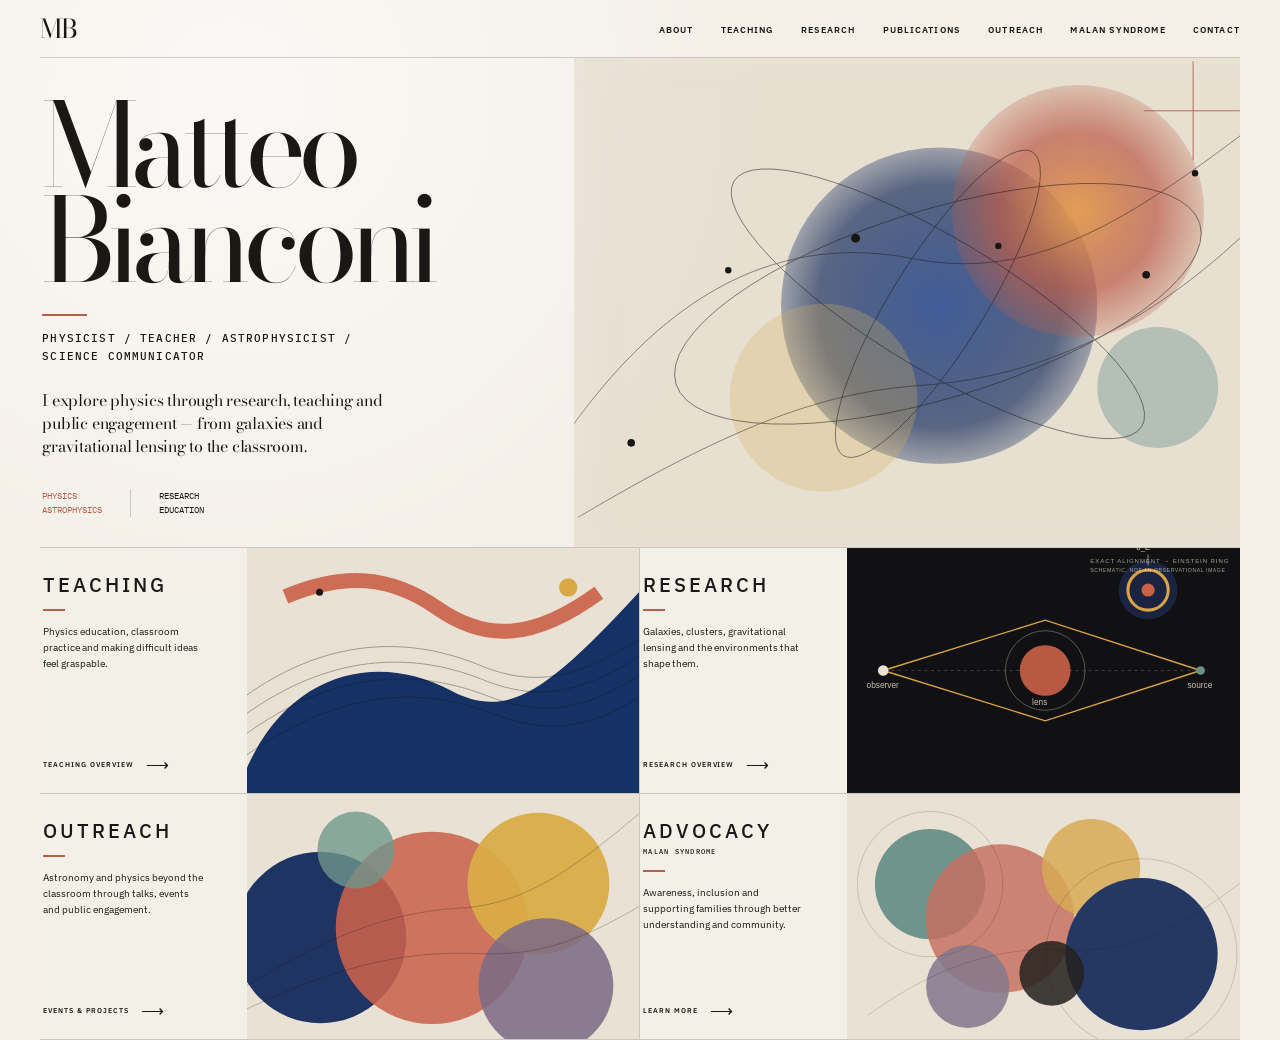
==== commit 39725d6b: "Add files via upload" ====
--- a/index.html
+++ b/index.html
@@ -1,6 +1,6 @@
-<!doctype html><html lang="en"><head><meta charset="utf-8"><meta name="viewport" content="width=device-width,initial-scale=1"><meta name="description" content="Matteo Bianconi — astrophysicist, teacher and science communicator."><title>Matteo Bianconi</title><link rel="icon" href="assets/favicon.svg" type="image/svg+xml"><link rel="preconnect" href="https://fonts.googleapis.com"><link rel="preconnect" href="https://fonts.gstatic.com" crossorigin><link href="https://fonts.googleapis.com/css2?family=Bodoni+Moda:opsz,wght@6..96,400&family=IBM+Plex+Mono:wght@400;500&family=IBM+Plex+Sans:wght@400;500;600&display=swap" rel="stylesheet"><link rel="stylesheet" href="assets/style.css"></head><body><div class="wrap"><header class="topbar"><a class="logo" href="index.html" aria-label="Matteo Bianconi home">MB</a><button class="menu" type="button" aria-expanded="false" aria-controls="nav">Menu</button><nav class="nav" id="nav" aria-label="Primary navigation"><a href="about.html" class="">About</a><a href="teaching.html" class="">Teaching</a><a href="research.html" class="">Research</a><a href="publications.html" class="">Publications</a><a href="outreach.html" class="">Outreach</a><a href="advocacy.html" class="">Malan syndrome</a><a href="contact.html" class="">Contact</a></nav></header><main><section class="hero"><div class="hero-copy"><h1>Matteo<br>Bianconi</h1><div class="accent-rule"></div><p class="roles">Physicist / Teacher / Astrophysicist /<br>Science communicator</p><p class="intro">I explore physics through research, teaching and public engagement — from galaxies and gravitational lensing to the classroom.</p><div class="hero-meta" aria-hidden="true"><div class="warm">PHYSICS<br>ASTROPHYSICS</div><div class="divider"></div><div>RESEARCH<br>EDUCATION</div></div></div><figure class="hero-art"><img src="assets/hero.webp" alt="Abstract cosmology artwork with layered circles, galaxy imagery and lensing annotations"></figure></section><section class="sections" aria-label="Main sections">
-<a class="section-card" href="teaching.html"><div class="card-copy"><h2>Teaching</h2><div class="mini-rule"></div><p>Physics education, classroom practice and making difficult ideas feel graspable.</p><div class="linkline">Teaching overview <span class="arrow">⟶</span></div></div><div class="art"><img src="assets/teaching.webp" alt=""></div></a>
-<a class="section-card" href="research.html"><div class="card-copy"><h2>Research</h2><div class="mini-rule"></div><p>Galaxies, clusters, gravitational lensing and the environments that shape them.</p><div class="linkline">Research overview <span class="arrow">⟶</span></div></div><div class="art"><img src="assets/research.webp" alt=""></div></a>
-<a class="section-card" href="outreach.html"><div class="card-copy"><h2>Outreach</h2><div class="mini-rule"></div><p>Astronomy and physics beyond the classroom through talks, events and public engagement.</p><div class="linkline">Events & projects <span class="arrow">⟶</span></div></div><div class="art"><img src="assets/outreach.webp" alt=""></div></a>
-<a class="section-card" href="advocacy.html"><div class="card-copy"><h2>Advocacy</h2><div class="sub">Malan syndrome</div><div class="mini-rule"></div><p>Awareness, inclusion and supporting families through better understanding and community.</p><div class="linkline">Learn more <span class="arrow">⟶</span></div></div><div class="art"><img src="assets/advocacy.webp" alt=""></div></a>
-</section></main></div><script>const b=document.querySelector('.menu'),n=document.querySelector('.nav');if(b&&n){b.addEventListener('click',()=>{const x=b.getAttribute('aria-expanded')!=='true';b.setAttribute('aria-expanded',String(x));n.classList.toggle('open',x)})}</script></body></html>
+<!doctype html><html lang="en"><head><meta charset="utf-8"><meta name="viewport" content="width=device-width,initial-scale=1"><meta name="description" content="Matteo Bianconi — physicist, teacher, astrophysicist and science communicator."><title>Matteo Bianconi</title><link rel="icon" href="assets/favicon.svg" type="image/svg+xml"><link rel="preconnect" href="https://fonts.googleapis.com"><link rel="preconnect" href="https://fonts.gstatic.com" crossorigin><link href="https://fonts.googleapis.com/css2?family=Bodoni+Moda:opsz,wght@6..96,400&family=IBM+Plex+Mono:wght@400;500&family=IBM+Plex+Sans:wght@400;500;600&display=swap" rel="stylesheet"><link rel="stylesheet" href="assets/style.css"></head><body><div class="wrap"><header class="topbar"><a class="logo" href="index.html" aria-label="Matteo Bianconi home">MB</a><button class="menu" type="button" aria-expanded="false" aria-controls="nav">Menu</button><nav class="nav" id="nav" aria-label="Primary navigation"><a href="about.html" class="">About</a><a href="teaching.html" class="">Teaching</a><a href="research.html" class="">Research</a><a href="publications.html" class="">Publications</a><a href="outreach.html" class="">Outreach</a><a href="advocacy.html" class="">Malan syndrome</a><a href="contact.html" class="">Contact</a></nav></header><main><section class="hero"><div class="hero-copy"><h1>Matteo<br>Bianconi</h1><div class="accent-rule"></div><p class="roles">Physicist / Teacher / Astrophysicist /<br>Science communicator</p><p class="intro">I explore physics through research, teaching and public engagement — from galaxies and gravitational lensing to the classroom.</p><div class="hero-meta" aria-hidden="true"><div class="warm">PHYSICS<br>ASTROPHYSICS</div><div class="divider"></div><div>RESEARCH<br>EDUCATION</div></div></div><figure class="hero-art"><img src="assets/hero.svg" alt="Abstract geometric artwork inspired by physics, with layered colour fields, curves and points"></figure></section><section class="sections" aria-label="Main sections">
+<a class="section-card" href="teaching.html"><div class="card-copy"><h2>Teaching</h2><div class="mini-rule"></div><p>Physics education, classroom practice and making difficult ideas feel graspable.</p><div class="linkline">Teaching overview <span class="arrow">⟶</span></div></div><div class="art"><img src="assets/teaching.svg" alt=""></div></a>
+<a class="section-card" href="research.html"><div class="card-copy"><h2>Research</h2><div class="mini-rule"></div><p>Galaxies, clusters, gravitational lensing and the environments that shape them.</p><div class="linkline">Research overview <span class="arrow">⟶</span></div></div><div class="art"><img src="assets/research.svg" alt=""></div></a>
+<a class="section-card" href="outreach.html"><div class="card-copy"><h2>Outreach</h2><div class="mini-rule"></div><p>Astronomy and physics beyond the classroom through talks, events and public engagement.</p><div class="linkline">Events & projects <span class="arrow">⟶</span></div></div><div class="art"><img src="assets/outreach.svg" alt=""></div></a>
+<a class="section-card" href="advocacy.html"><div class="card-copy"><h2>Advocacy</h2><div class="sub">Malan syndrome</div><div class="mini-rule"></div><p>Awareness, inclusion and supporting families through better understanding and community.</p><div class="linkline">Learn more <span class="arrow">⟶</span></div></div><div class="art"><img src="assets/advocacy.svg" alt=""></div></a>
+</section></main></div><script>const b=document.querySelector('.menu'),n=document.querySelector('.nav');if(b&&n){b.addEventListener('click',()=>{const x=b.getAttribute('aria-expanded')!=='true';b.setAttribute('aria-expanded',String(x));n.classList.toggle('open',x)})}</script></body></html>
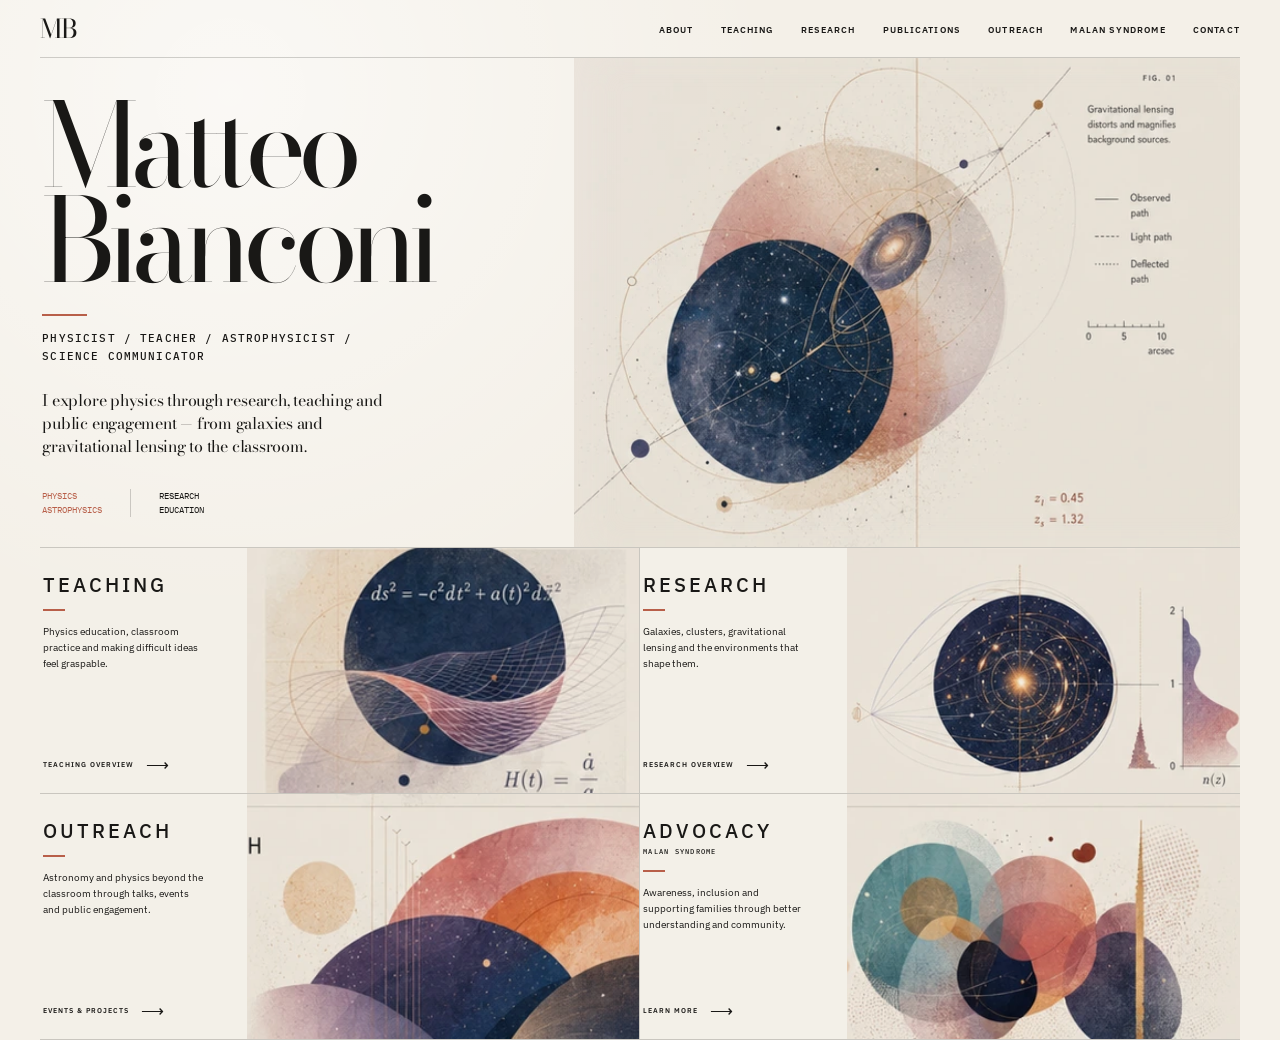
==== commit 427bce16: "Add files via upload" ====
--- a/index.html
+++ b/index.html
@@ -1,6 +1,6 @@
-<!doctype html><html lang="en"><head><meta charset="utf-8"><meta name="viewport" content="width=device-width,initial-scale=1"><meta name="description" content="Matteo Bianconi — physicist, teacher, astrophysicist and science communicator."><title>Matteo Bianconi</title><link rel="icon" href="assets/favicon.svg" type="image/svg+xml"><link rel="preconnect" href="https://fonts.googleapis.com"><link rel="preconnect" href="https://fonts.gstatic.com" crossorigin><link href="https://fonts.googleapis.com/css2?family=Bodoni+Moda:opsz,wght@6..96,400&family=IBM+Plex+Mono:wght@400;500&family=IBM+Plex+Sans:wght@400;500;600&display=swap" rel="stylesheet"><link rel="stylesheet" href="assets/style.css"></head><body><div class="wrap"><header class="topbar"><a class="logo" href="index.html" aria-label="Matteo Bianconi home">MB</a><button class="menu" type="button" aria-expanded="false" aria-controls="nav">Menu</button><nav class="nav" id="nav" aria-label="Primary navigation"><a href="about.html" class="">About</a><a href="teaching.html" class="">Teaching</a><a href="research.html" class="">Research</a><a href="publications.html" class="">Publications</a><a href="outreach.html" class="">Outreach</a><a href="advocacy.html" class="">Malan syndrome</a><a href="contact.html" class="">Contact</a></nav></header><main><section class="hero"><div class="hero-copy"><h1>Matteo<br>Bianconi</h1><div class="accent-rule"></div><p class="roles">Physicist / Teacher / Astrophysicist /<br>Science communicator</p><p class="intro">I explore physics through research, teaching and public engagement — from galaxies and gravitational lensing to the classroom.</p><div class="hero-meta" aria-hidden="true"><div class="warm">PHYSICS<br>ASTROPHYSICS</div><div class="divider"></div><div>RESEARCH<br>EDUCATION</div></div></div><figure class="hero-art"><img src="assets/hero.svg" alt="Abstract geometric artwork inspired by physics, with layered colour fields, curves and points"></figure></section><section class="sections" aria-label="Main sections">
-<a class="section-card" href="teaching.html"><div class="card-copy"><h2>Teaching</h2><div class="mini-rule"></div><p>Physics education, classroom practice and making difficult ideas feel graspable.</p><div class="linkline">Teaching overview <span class="arrow">⟶</span></div></div><div class="art"><img src="assets/teaching.svg" alt=""></div></a>
-<a class="section-card" href="research.html"><div class="card-copy"><h2>Research</h2><div class="mini-rule"></div><p>Galaxies, clusters, gravitational lensing and the environments that shape them.</p><div class="linkline">Research overview <span class="arrow">⟶</span></div></div><div class="art"><img src="assets/research.svg" alt=""></div></a>
-<a class="section-card" href="outreach.html"><div class="card-copy"><h2>Outreach</h2><div class="mini-rule"></div><p>Astronomy and physics beyond the classroom through talks, events and public engagement.</p><div class="linkline">Events & projects <span class="arrow">⟶</span></div></div><div class="art"><img src="assets/outreach.svg" alt=""></div></a>
-<a class="section-card" href="advocacy.html"><div class="card-copy"><h2>Advocacy</h2><div class="sub">Malan syndrome</div><div class="mini-rule"></div><p>Awareness, inclusion and supporting families through better understanding and community.</p><div class="linkline">Learn more <span class="arrow">⟶</span></div></div><div class="art"><img src="assets/advocacy.svg" alt=""></div></a>
+<!doctype html><html lang="en"><head><meta charset="utf-8"><meta name="viewport" content="width=device-width,initial-scale=1"><meta name="description" content="Matteo Bianconi — physicist, teacher, astrophysicist and science communicator."><title>Matteo Bianconi</title><link rel="icon" href="assets/favicon.svg" type="image/svg+xml"><link rel="preconnect" href="https://fonts.googleapis.com"><link rel="preconnect" href="https://fonts.gstatic.com" crossorigin><link href="https://fonts.googleapis.com/css2?family=Bodoni+Moda:opsz,wght@6..96,400&family=IBM+Plex+Mono:wght@400;500&family=IBM+Plex+Sans:wght@400;500;600&display=swap" rel="stylesheet"><link rel="stylesheet" href="assets/style.css"></head><body><div class="wrap"><header class="topbar"><a class="logo" href="index.html" aria-label="Matteo Bianconi home">MB</a><button class="menu" type="button" aria-expanded="false" aria-controls="nav">Menu</button><nav class="nav" id="nav" aria-label="Primary navigation"><a href="about.html" class="">About</a><a href="teaching.html" class="">Teaching</a><a href="research.html" class="">Research</a><a href="publications.html" class="">Publications</a><a href="outreach.html" class="">Outreach</a><a href="advocacy.html" class="">Malan syndrome</a><a href="contact.html" class="">Contact</a></nav></header><main><section class="hero"><div class="hero-copy"><h1>Matteo<br>Bianconi</h1><div class="accent-rule"></div><p class="roles">Physicist / Teacher / Astrophysicist /<br>Science communicator</p><p class="intro">I explore physics through research, teaching and public engagement — from galaxies and gravitational lensing to the classroom.</p><div class="hero-meta" aria-hidden="true"><div class="warm">PHYSICS<br>ASTROPHYSICS</div><div class="divider"></div><div>RESEARCH<br>EDUCATION</div></div></div><figure class="hero-art"><img src="assets/hero.webp" alt="Abstract cosmology artwork with layered circles, galaxy imagery and lensing annotations"></figure></section><section class="sections" aria-label="Main sections">
+<a class="section-card" href="teaching.html"><div class="card-copy"><h2>Teaching</h2><div class="mini-rule"></div><p>Physics education, classroom practice and making difficult ideas feel graspable.</p><div class="linkline">Teaching overview <span class="arrow">⟶</span></div></div><div class="art"><img src="assets/teaching.webp" alt=""></div></a>
+<a class="section-card" href="research.html"><div class="card-copy"><h2>Research</h2><div class="mini-rule"></div><p>Galaxies, clusters, gravitational lensing and the environments that shape them.</p><div class="linkline">Research overview <span class="arrow">⟶</span></div></div><div class="art"><img src="assets/research.webp" alt=""></div></a>
+<a class="section-card" href="outreach.html"><div class="card-copy"><h2>Outreach</h2><div class="mini-rule"></div><p>Astronomy and physics beyond the classroom through talks, events and public engagement.</p><div class="linkline">Events & projects <span class="arrow">⟶</span></div></div><div class="art"><img src="assets/outreach.webp" alt=""></div></a>
+<a class="section-card" href="advocacy.html"><div class="card-copy"><h2>Advocacy</h2><div class="sub">Malan syndrome</div><div class="mini-rule"></div><p>Awareness, inclusion and supporting families through better understanding and community.</p><div class="linkline">Learn more <span class="arrow">⟶</span></div></div><div class="art"><img src="assets/advocacy.webp" alt=""></div></a>
 </section></main></div><script>const b=document.querySelector('.menu'),n=document.querySelector('.nav');if(b&&n){b.addEventListener('click',()=>{const x=b.getAttribute('aria-expanded')!=='true';b.setAttribute('aria-expanded',String(x));n.classList.toggle('open',x)})}</script></body></html>
